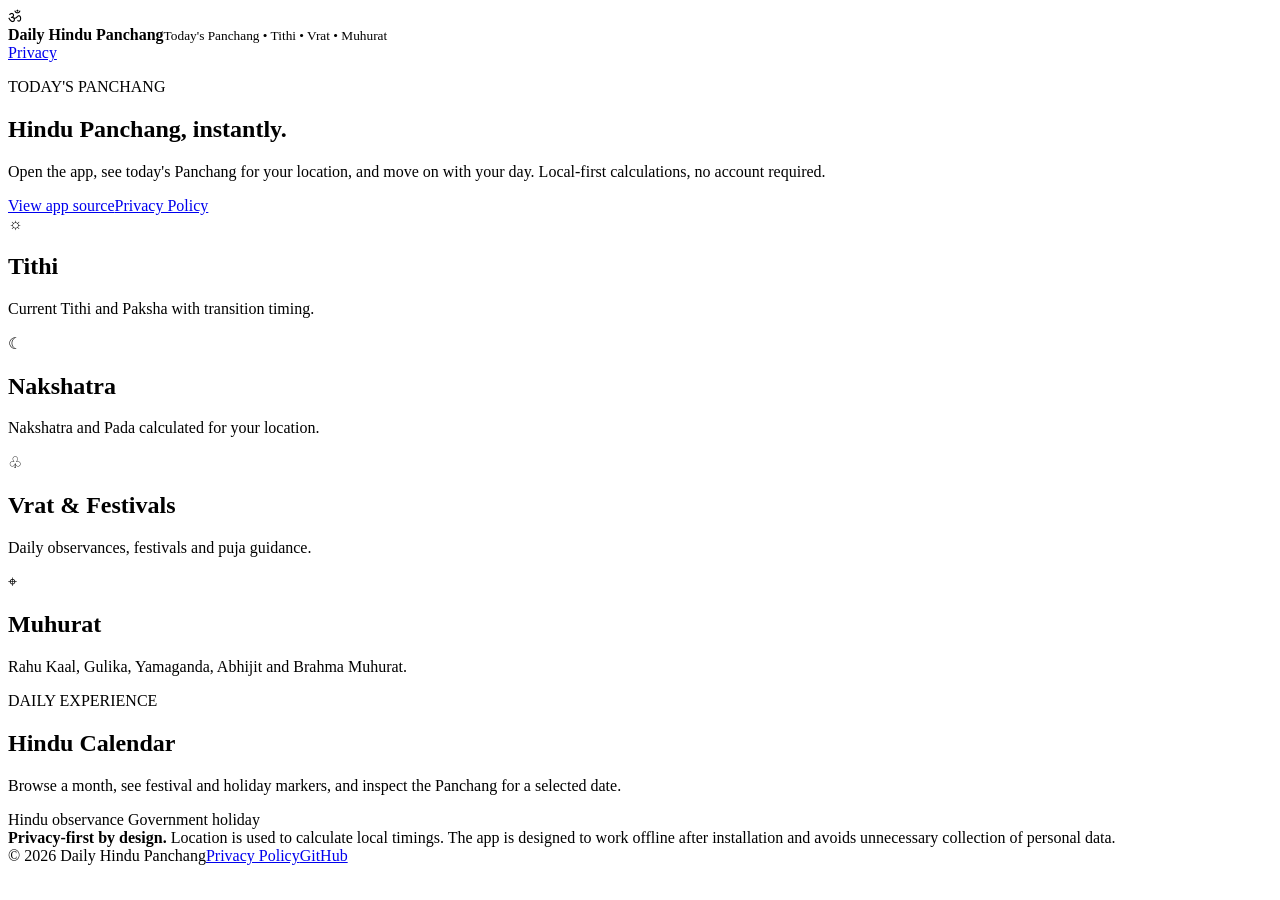
==== index.html @ a6f2c064 "web: create app website" ====
<!doctype html><html lang="en"><head><meta charset="utf-8"><meta name="viewport" content="width=device-width,initial-scale=1"><meta name="theme-color" content="#780000"><meta name="description" content="Daily Hindu Panchang — today's Tithi, Nakshatra, Vrat, Muhurat and timings."><meta property="og:title" content="Daily Hindu Panchang"><meta property="og:description" content="Today's Hindu Panchang, instantly."><meta property="og:type" content="website"><title>Daily Hindu Panchang</title><link rel="stylesheet" href="style.css"></head><body><header class="topbar"><div class="brand"><span class="om">ॐ</span><div><strong>Daily Hindu Panchang</strong><small>Today's Panchang • Tithi • Vrat • Muhurat</small></div></div><a href="privacy-policy.html">Privacy</a></header><main><section class="hero"><p class="eyebrow">TODAY'S PANCHANG</p><h1>Hindu Panchang, instantly.</h1><p>Open the app, see today's Panchang for your location, and move on with your day. Local-first calculations, no account required.</p><div class="actions"><a class="button" href="https://github.com/parimalnarayan/Daily-Hindu-Panchang">View app source</a><a class="button secondary" href="privacy-policy.html">Privacy Policy</a></div></section><section class="grid"><article><span>☼</span><h2>Tithi</h2><p>Current Tithi and Paksha with transition timing.</p></article><article><span>☾</span><h2>Nakshatra</h2><p>Nakshatra and Pada calculated for your location.</p></article><article><span>♧</span><h2>Vrat & Festivals</h2><p>Daily observances, festivals and puja guidance.</p></article><article><span>⌖</span><h2>Muhurat</h2><p>Rahu Kaal, Gulika, Yamaganda, Abhijit and Brahma Muhurat.</p></article></section><section class="calendar"><div><p class="eyebrow">DAILY EXPERIENCE</p><h2>Hindu Calendar</h2><p>Browse a month, see festival and holiday markers, and inspect the Panchang for a selected date.</p></div><div class="legend"><span><i class="green"></i> Hindu observance</span><span><i class="red"></i> Government holiday</span></div></section><section class="note"><strong>Privacy-first by design.</strong> Location is used to calculate local timings. The app is designed to work offline after installation and avoids unnecessary collection of personal data.</section></main><footer><span>© 2026 Daily Hindu Panchang</span><a href="privacy-policy.html">Privacy Policy</a><a href="https://github.com/parimalnarayan/Daily-Hindu-Panchang">GitHub</a></footer></body></html>
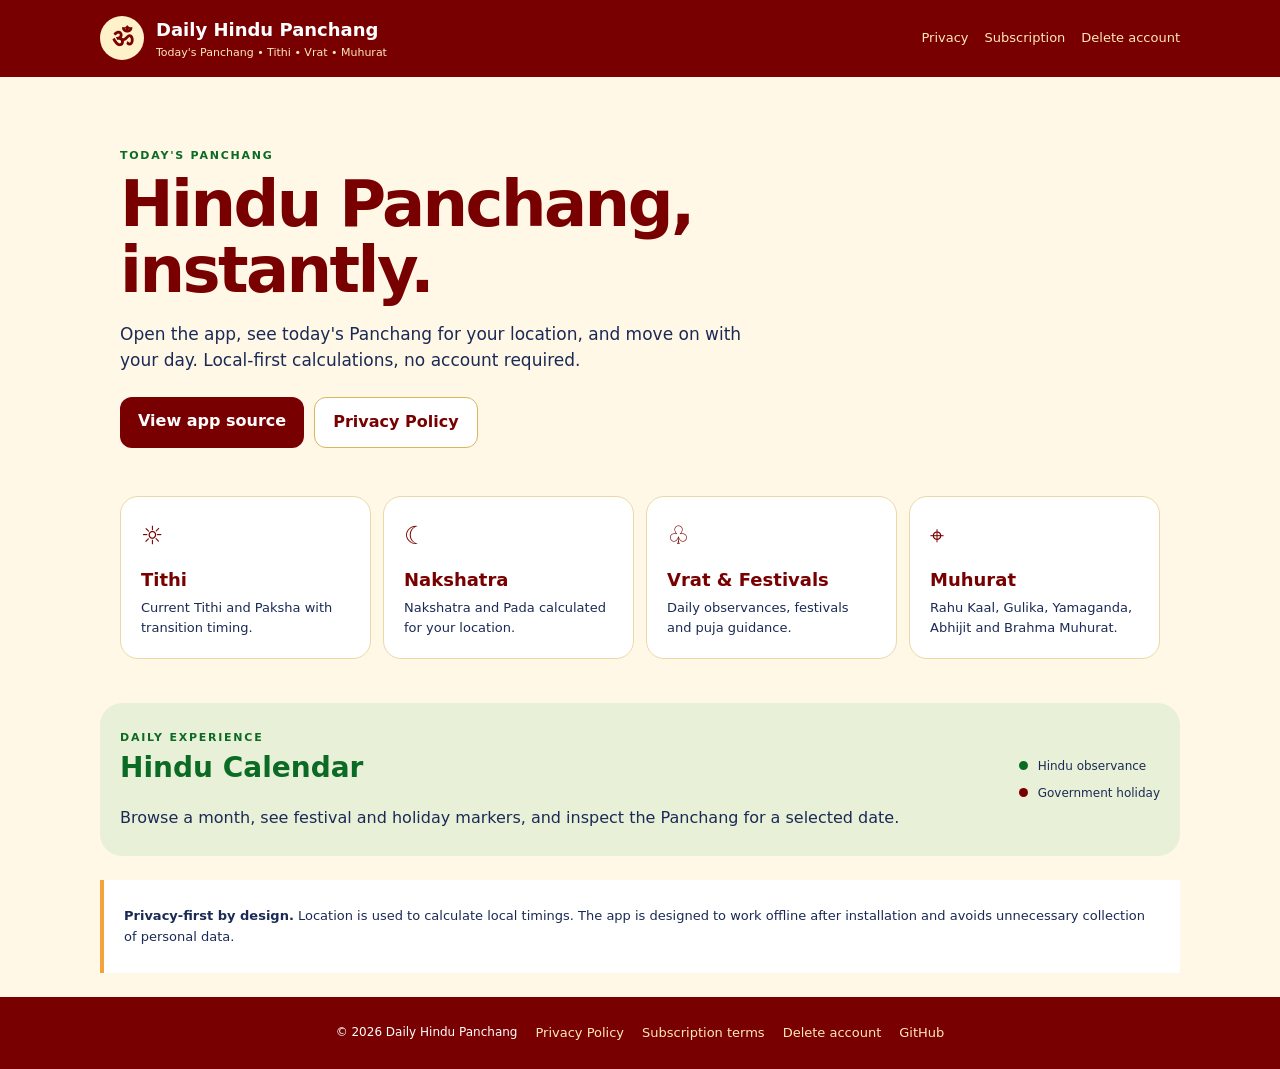
==== commit e7be83c0: "Add bilingual privacy subscription and secure account-deletion pages [skip ci]" ====
--- a/index.html
+++ b/index.html
@@ -1 +1,105 @@
-<!doctype html><html lang="en"><head><meta charset="utf-8"><meta name="viewport" content="width=device-width,initial-scale=1"><meta name="theme-color" content="#780000"><meta name="description" content="Daily Hindu Panchang — today's Tithi, Nakshatra, Vrat, Muhurat and timings."><meta property="og:title" content="Daily Hindu Panchang"><meta property="og:description" content="Today's Hindu Panchang, instantly."><meta property="og:type" content="website"><title>Daily Hindu Panchang</title><link rel="stylesheet" href="style.css"></head><body><header class="topbar"><div class="brand"><span class="om">ॐ</span><div><strong>Daily Hindu Panchang</strong><small>Today's Panchang • Tithi • Vrat • Muhurat</small></div></div><a href="privacy-policy.html">Privacy</a></header><main><section class="hero"><p class="eyebrow">TODAY'S PANCHANG</p><h1>Hindu Panchang, instantly.</h1><p>Open the app, see today's Panchang for your location, and move on with your day. Local-first calculations, no account required.</p><div class="actions"><a class="button" href="https://github.com/parimalnarayan/Daily-Hindu-Panchang">View app source</a><a class="button secondary" href="privacy-policy.html">Privacy Policy</a></div></section><section class="grid"><article><span>☼</span><h2>Tithi</h2><p>Current Tithi and Paksha with transition timing.</p></article><article><span>☾</span><h2>Nakshatra</h2><p>Nakshatra and Pada calculated for your location.</p></article><article><span>♧</span><h2>Vrat & Festivals</h2><p>Daily observances, festivals and puja guidance.</p></article><article><span>⌖</span><h2>Muhurat</h2><p>Rahu Kaal, Gulika, Yamaganda, Abhijit and Brahma Muhurat.</p></article></section><section class="calendar"><div><p class="eyebrow">DAILY EXPERIENCE</p><h2>Hindu Calendar</h2><p>Browse a month, see festival and holiday markers, and inspect the Panchang for a selected date.</p></div><div class="legend"><span><i class="green"></i> Hindu observance</span><span><i class="red"></i> Government holiday</span></div></section><section class="note"><strong>Privacy-first by design.</strong> Location is used to calculate local timings. The app is designed to work offline after installation and avoids unnecessary collection of personal data.</section></main><footer><span>© 2026 Daily Hindu Panchang</span><a href="privacy-policy.html">Privacy Policy</a><a href="https://github.com/parimalnarayan/Daily-Hindu-Panchang">GitHub</a></footer></body></html>
+<!doctype html>
+<html lang="en">
+  <head>
+    <meta charset="utf-8" />
+    <meta name="viewport" content="width=device-width,initial-scale=1" />
+    <meta name="theme-color" content="#780000" />
+    <meta
+      name="description"
+      content="Daily Hindu Panchang — today's Tithi, Nakshatra, Vrat, Muhurat and timings."
+    />
+    <meta property="og:title" content="Daily Hindu Panchang" />
+    <meta
+      property="og:description"
+      content="Today's Hindu Panchang, instantly."
+    />
+    <meta property="og:type" content="website" />
+    <title>Daily Hindu Panchang</title>
+    <link rel="stylesheet" href="style.css" />
+  </head>
+  <body>
+    <header class="topbar">
+      <div class="brand">
+        <span class="om">ॐ</span>
+        <div>
+          <strong>Daily Hindu Panchang</strong
+          ><small>Today's Panchang • Tithi • Vrat • Muhurat</small>
+        </div>
+      </div>
+      <nav aria-label="Main">
+        <a href="privacy-policy.html">Privacy</a>
+        <a href="subscription-terms.html">Subscription</a>
+        <a href="account-deletion.html">Delete account</a>
+      </nav>
+    </header>
+    <main>
+      <section class="hero">
+        <p class="eyebrow">TODAY'S PANCHANG</p>
+        <h1>Hindu Panchang, instantly.</h1>
+        <p>
+          Open the app, see today's Panchang for your location, and move on with
+          your day. Local-first calculations, no account required.
+        </p>
+        <div class="actions">
+          <a
+            class="button"
+            href="https://github.com/parimalnarayan/Daily-Hindu-Panchang"
+            >View app source</a
+          ><a class="button secondary" href="privacy-policy.html"
+            >Privacy Policy</a
+          >
+        </div>
+      </section>
+      <section class="grid">
+        <article>
+          <span>☼</span>
+          <h2>Tithi</h2>
+          <p>Current Tithi and Paksha with transition timing.</p>
+        </article>
+        <article>
+          <span>☾</span>
+          <h2>Nakshatra</h2>
+          <p>Nakshatra and Pada calculated for your location.</p>
+        </article>
+        <article>
+          <span>♧</span>
+          <h2>Vrat & Festivals</h2>
+          <p>Daily observances, festivals and puja guidance.</p>
+        </article>
+        <article>
+          <span>⌖</span>
+          <h2>Muhurat</h2>
+          <p>Rahu Kaal, Gulika, Yamaganda, Abhijit and Brahma Muhurat.</p>
+        </article>
+      </section>
+      <section class="calendar">
+        <div>
+          <p class="eyebrow">DAILY EXPERIENCE</p>
+          <h2>Hindu Calendar</h2>
+          <p>
+            Browse a month, see festival and holiday markers, and inspect the
+            Panchang for a selected date.
+          </p>
+        </div>
+        <div class="legend">
+          <span><i class="green"></i> Hindu observance</span
+          ><span><i class="red"></i> Government holiday</span>
+        </div>
+      </section>
+      <section class="note">
+        <strong>Privacy-first by design.</strong> Location is used to calculate
+        local timings. The app is designed to work offline after installation
+        and avoids unnecessary collection of personal data.
+      </section>
+    </main>
+    <footer>
+      <span>© 2026 Daily Hindu Panchang</span
+      ><a href="privacy-policy.html">Privacy Policy</a
+      ><a href="subscription-terms.html">Subscription terms</a
+      ><a href="account-deletion.html">Delete account</a
+      ><a href="https://github.com/parimalnarayan/Daily-Hindu-Panchang"
+        >GitHub</a
+      >
+    </footer>
+  </body>
+</html>
--- a/style.css
+++ b/style.css
@@ -0,0 +1,429 @@
+:root {
+  --red: #780000;
+  --saffron: #f3a33b;
+  --green: #0b6b24;
+  --cream: #fff8e7;
+  --navy: #1b2a55;
+  --gold: #d9b65a;
+}
+* {
+  box-sizing: border-box;
+}
+body {
+  margin: 0;
+  background: var(--cream);
+  color: var(--navy);
+  font-family:
+    system-ui,
+    -apple-system,
+    BlinkMacSystemFont,
+    "Segoe UI",
+    sans-serif;
+  line-height: 1.55;
+}
+.topbar {
+  display: flex;
+  justify-content: space-between;
+  align-items: center;
+  padding: 16px max(20px, calc((100vw - 1080px) / 2));
+  background: var(--red);
+  color: #fff;
+}
+.brand {
+  display: flex;
+  gap: 12px;
+  align-items: center;
+}
+.om {
+  width: 44px;
+  height: 44px;
+  border-radius: 50%;
+  display: grid;
+  place-items: center;
+  background: #fff1c9;
+  color: var(--red);
+  font-size: 25px;
+  font-weight: 800;
+}
+.brand strong {
+  display: block;
+  font-size: 18px;
+}
+.brand small {
+  display: block;
+  color: #ffe8b8;
+  font-size: 11px;
+}
+.topbar a,
+footer a {
+  color: #ffe8b8;
+  text-decoration: none;
+  font-size: 13px;
+}
+.hero {
+  max-width: 1080px;
+  margin: auto;
+  padding: 70px 20px 48px;
+}
+.eyebrow {
+  margin: 0 0 8px;
+  color: var(--green);
+  font-size: 11px;
+  font-weight: 800;
+  letter-spacing: 0.16em;
+}
+.hero h1 {
+  margin: 0;
+  color: var(--red);
+  font-size: clamp(36px, 7vw, 64px);
+  line-height: 1.03;
+  letter-spacing: -0.04em;
+  max-width: 700px;
+}
+.hero p:not(.eyebrow) {
+  max-width: 650px;
+  font-size: 17px;
+}
+.actions {
+  display: flex;
+  gap: 10px;
+  flex-wrap: wrap;
+  margin-top: 24px;
+}
+.button {
+  display: inline-block;
+  padding: 12px 18px;
+  border-radius: 12px;
+  background: var(--red);
+  color: #fff;
+  text-decoration: none;
+  font-weight: 700;
+}
+.button.secondary {
+  background: #fff;
+  border: 1px solid var(--gold);
+  color: var(--red);
+}
+.grid {
+  max-width: 1080px;
+  margin: auto;
+  padding: 0 20px 44px;
+  display: grid;
+  grid-template-columns: repeat(4, 1fr);
+  gap: 12px;
+}
+.grid article {
+  background: #fff;
+  border: 1px solid #ead8a6;
+  border-radius: 18px;
+  padding: 20px;
+}
+.grid article span {
+  font-size: 25px;
+  color: var(--red);
+}
+.grid h2 {
+  margin: 10px 0 4px;
+  color: var(--red);
+  font-size: 18px;
+}
+.grid p {
+  margin: 0;
+  font-size: 13px;
+}
+.calendar,
+.note {
+  max-width: 1080px;
+  margin: 0 auto 24px;
+  padding: 26px 20px;
+}
+.calendar {
+  display: flex;
+  justify-content: space-between;
+  gap: 30px;
+  background: #e9f0d8;
+  border-radius: 22px;
+}
+.calendar h2 {
+  margin: 0;
+  color: var(--green);
+  font-size: 28px;
+}
+.calendar p {
+  margin-bottom: 0;
+}
+.legend {
+  display: grid;
+  gap: 8px;
+  align-content: center;
+  font-size: 12px;
+  white-space: nowrap;
+}
+.legend i {
+  display: inline-block;
+  width: 9px;
+  height: 9px;
+  border-radius: 50%;
+  margin-right: 6px;
+}
+.legend .green {
+  background: var(--green);
+}
+.legend .red {
+  background: var(--red);
+}
+.note {
+  background: #fff;
+  border-left: 4px solid var(--saffron);
+  font-size: 13px;
+}
+footer {
+  display: flex;
+  justify-content: center;
+  gap: 18px;
+  padding: 26px 20px;
+  background: var(--red);
+  color: #fff;
+  font-size: 12px;
+}
+@media (max-width: 760px) {
+  .grid {
+    grid-template-columns: 1fr 1fr;
+  }
+  .calendar {
+    display: block;
+  }
+  .legend {
+    margin-top: 18px;
+  }
+  footer {
+    flex-wrap: wrap;
+  }
+}
+@media (max-width: 480px) {
+  .topbar {
+    padding: 12px 14px;
+  }
+  .brand strong {
+    font-size: 15px;
+  }
+  .brand small {
+    font-size: 9px;
+  }
+  .hero {
+    padding: 48px 16px 34px;
+  }
+  .hero h1 {
+    font-size: 40px;
+  }
+  .hero p:not(.eyebrow) {
+    font-size: 15px;
+  }
+  .grid {
+    padding: 0 16px 30px;
+    gap: 8px;
+  }
+  .grid article {
+    padding: 15px;
+  }
+  .calendar,
+  .note {
+    margin-left: 16px;
+    margin-right: 16px;
+    padding: 20px 16px;
+  }
+}
+.topbar {
+  gap: 18px;
+  flex-wrap: wrap;
+}
+.topbar .brand {
+  color: white;
+  text-decoration: none;
+}
+.topbar nav {
+  display: flex;
+  gap: 16px;
+  flex-wrap: wrap;
+}
+.policy {
+  max-width: 820px;
+  margin: auto;
+  padding: 24px 20px 56px;
+}
+.policy h1 {
+  font-size: clamp(28px, 5vw, 42px);
+  line-height: 1.25;
+  color: var(--red);
+}
+.policy h2 {
+  font-size: 20px;
+  color: var(--red);
+  line-height: 1.35;
+}
+.policy section {
+  padding: 16px 0;
+  border-top: 1px solid var(--gold);
+  margin-top: 20px;
+}
+.policy p {
+  line-height: 1.75;
+}
+.policy .lead {
+  font-size: 18px;
+}
+.policy a {
+  color: var(--red);
+  text-decoration-thickness: 1px;
+  text-underline-offset: 3px;
+}
+.language {
+  display: flex;
+  justify-content: flex-end;
+  gap: 8px;
+}
+.language button[aria-pressed="true"] {
+  background: var(--red);
+  color: white;
+}
+button,
+input {
+  font: inherit;
+}
+button {
+  cursor: pointer;
+  min-height: 44px;
+  padding: 8px 14px;
+  border: 1px solid var(--gold);
+  border-radius: 8px;
+  background: #fff;
+  color: var(--red);
+}
+button:disabled {
+  cursor: default;
+  opacity: 0.6;
+}
+button:focus-visible,
+a:focus-visible,
+input:focus-visible {
+  outline: 3px solid #1262a2;
+  outline-offset: 3px;
+}
+.small,
+.updated {
+  font-size: 13px;
+}
+form {
+  max-width: 520px;
+  display: grid;
+  gap: 10px;
+}
+form > label {
+  font-weight: 600;
+}
+input:not([type="checkbox"]) {
+  width: 100%;
+  min-height: 48px;
+  padding: 10px;
+  border: 1px solid #8e7850;
+  border-radius: 6px;
+  background: white;
+  color: var(--navy);
+}
+.check {
+  display: flex;
+  align-items: flex-start;
+  gap: 12px;
+  line-height: 1.6;
+  font-size: 14px;
+}
+.check input {
+  width: 22px;
+  height: 22px;
+  flex-shrink: 0;
+}
+.danger {
+  border: 0;
+  text-align: center;
+}
+#delete-status {
+  margin: 4px 0;
+  min-height: 26px;
+  font-weight: 600;
+  overflow-wrap: anywhere;
+}
+.skip {
+  position: absolute;
+  left: 8px;
+  top: -100px;
+  background: white;
+  color: var(--red);
+  padding: 12px;
+  z-index: 2;
+}
+.skip:focus {
+  top: 8px;
+}
+[hidden] {
+  display: none !important;
+}
+@media (prefers-color-scheme: dark) {
+  :root {
+    --cream: #181511;
+    --navy: #f4ead7;
+    --gold: #9f8240;
+  }
+  body {
+    background: var(--cream);
+    color: var(--navy);
+  }
+  .policy h1,
+  .policy h2,
+  .policy a {
+    color: #ffbd86;
+  }
+  button {
+    background: #2b241b;
+    color: #ffe0b4;
+  }
+  input:not([type="checkbox"]) {
+    background: #251f18;
+    color: #fff4e5;
+  }
+  .grid article,
+  .note {
+    background: #251f18;
+  }
+  .grid h2,
+  .hero h1 {
+    color: #ffbd86;
+  }
+  .calendar {
+    background: #242e1c;
+  }
+  .calendar h2,
+  .eyebrow {
+    color: #b7d88e;
+  }
+  .button.secondary {
+    background: #251f18;
+    color: #ffe0b4;
+  }
+}
+@media (max-width: 480px) {
+  .topbar nav {
+    gap: 12px;
+  }
+  .policy {
+    padding: 20px 16px 40px;
+  }
+  .policy h2 {
+    font-size: 19px;
+  }
+  .policy p {
+    font-size: 15px;
+  }
+  .policy .lead {
+    font-size: 17px;
+  }
+}
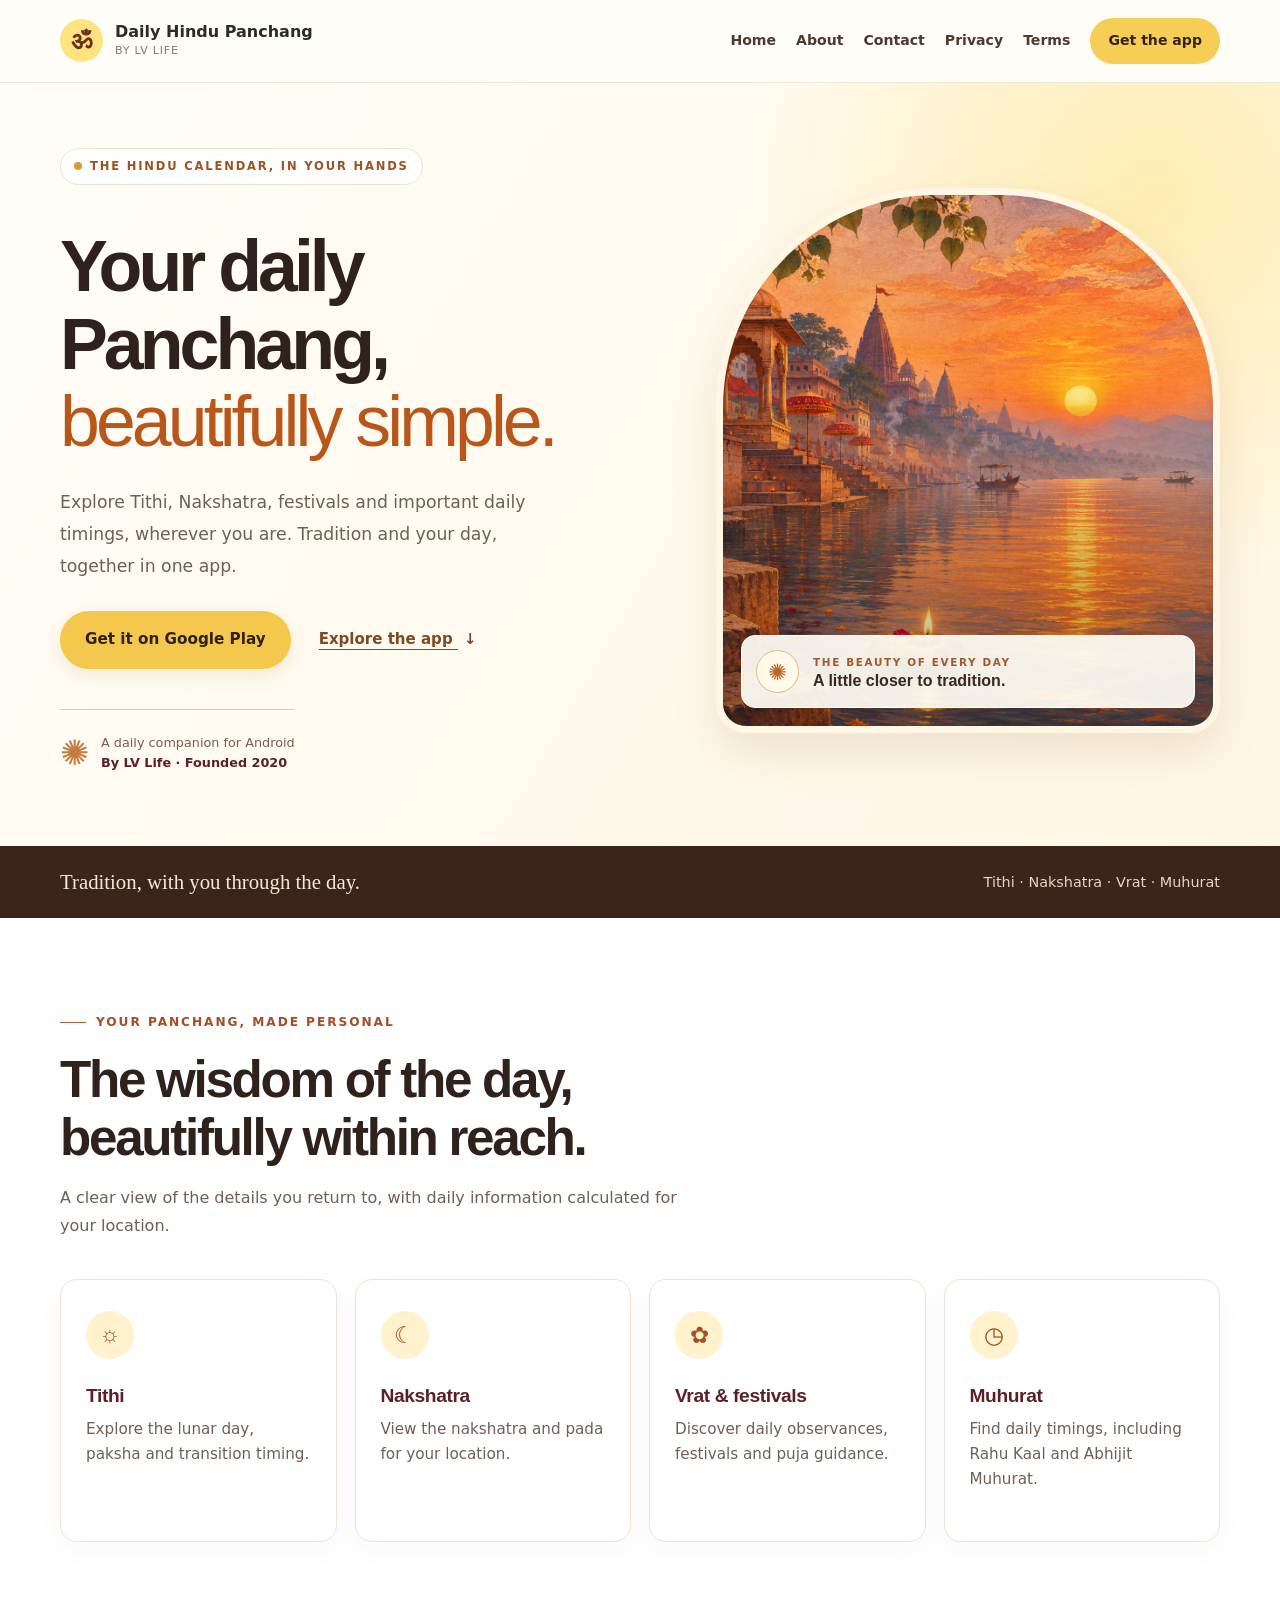
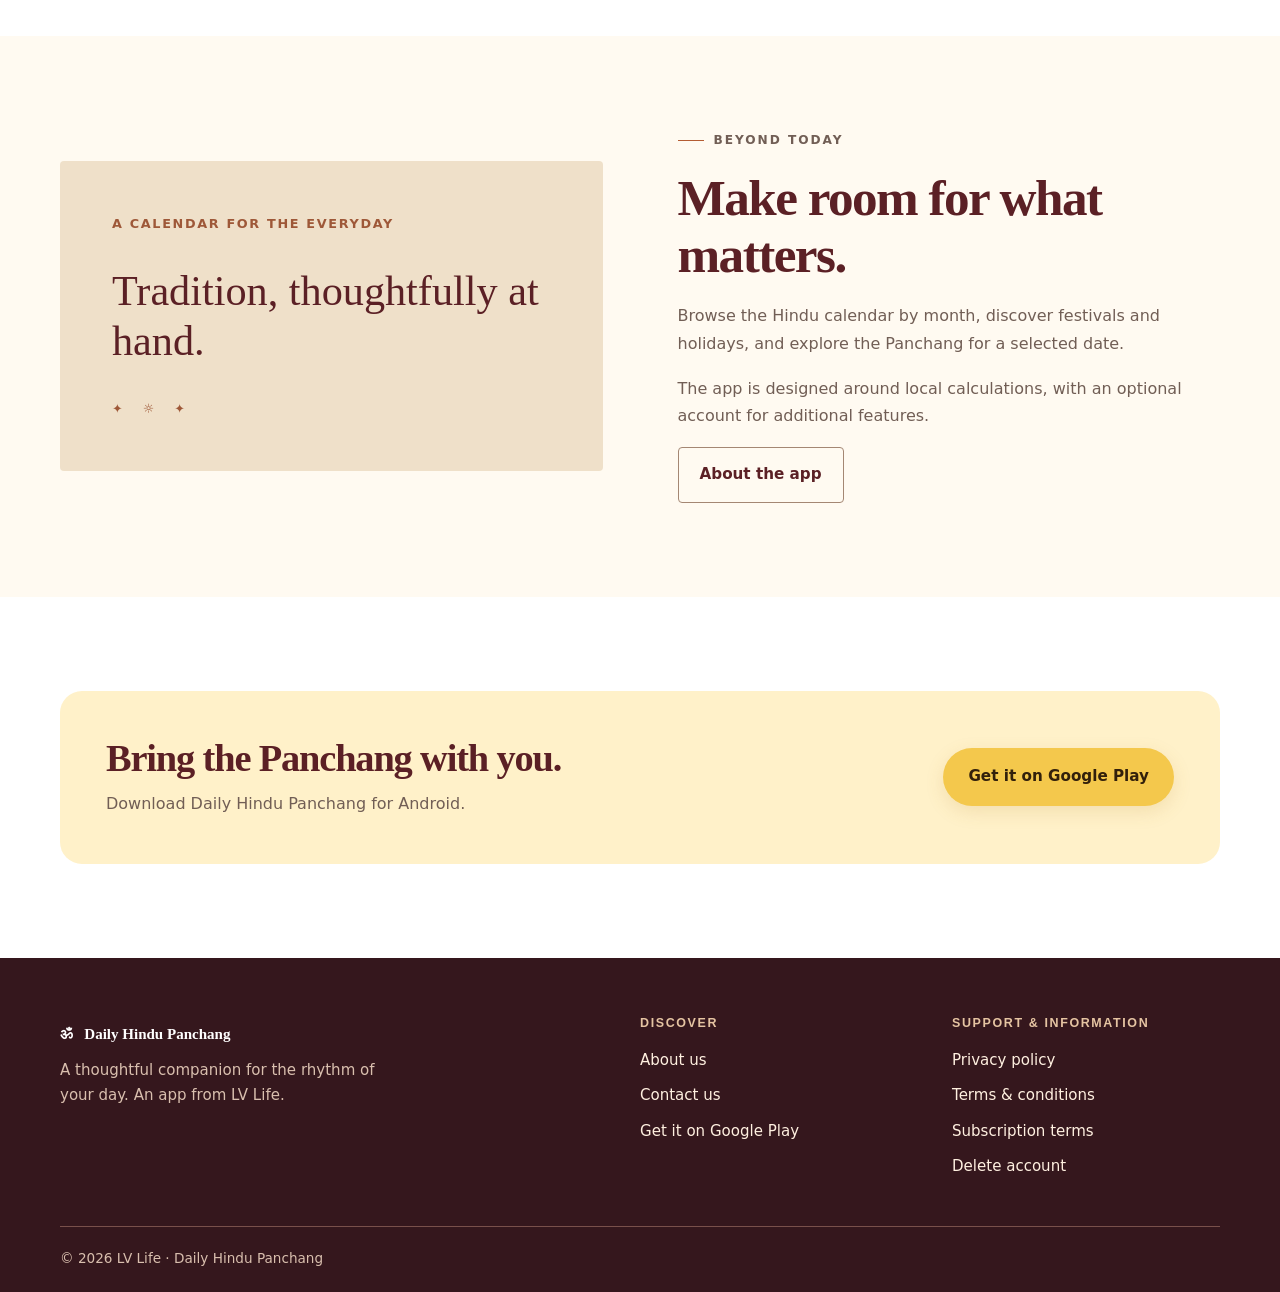
==== commit 679bf7f5: "Redesign Daily Hindu Panchang public website" ====
--- a/index.html
+++ b/index.html
@@ -1,105 +1 @@
-<!doctype html>
-<html lang="en">
-  <head>
-    <meta charset="utf-8" />
-    <meta name="viewport" content="width=device-width,initial-scale=1" />
-    <meta name="theme-color" content="#780000" />
-    <meta
-      name="description"
-      content="Daily Hindu Panchang — today's Tithi, Nakshatra, Vrat, Muhurat and timings."
-    />
-    <meta property="og:title" content="Daily Hindu Panchang" />
-    <meta
-      property="og:description"
-      content="Today's Hindu Panchang, instantly."
-    />
-    <meta property="og:type" content="website" />
-    <title>Daily Hindu Panchang</title>
-    <link rel="stylesheet" href="style.css" />
-  </head>
-  <body>
-    <header class="topbar">
-      <div class="brand">
-        <span class="om">ॐ</span>
-        <div>
-          <strong>Daily Hindu Panchang</strong
-          ><small>Today's Panchang • Tithi • Vrat • Muhurat</small>
-        </div>
-      </div>
-      <nav aria-label="Main">
-        <a href="privacy-policy.html">Privacy</a>
-        <a href="subscription-terms.html">Subscription</a>
-        <a href="account-deletion.html">Delete account</a>
-      </nav>
-    </header>
-    <main>
-      <section class="hero">
-        <p class="eyebrow">TODAY'S PANCHANG</p>
-        <h1>Hindu Panchang, instantly.</h1>
-        <p>
-          Open the app, see today's Panchang for your location, and move on with
-          your day. Local-first calculations, no account required.
-        </p>
-        <div class="actions">
-          <a
-            class="button"
-            href="https://github.com/parimalnarayan/Daily-Hindu-Panchang"
-            >View app source</a
-          ><a class="button secondary" href="privacy-policy.html"
-            >Privacy Policy</a
-          >
-        </div>
-      </section>
-      <section class="grid">
-        <article>
-          <span>☼</span>
-          <h2>Tithi</h2>
-          <p>Current Tithi and Paksha with transition timing.</p>
-        </article>
-        <article>
-          <span>☾</span>
-          <h2>Nakshatra</h2>
-          <p>Nakshatra and Pada calculated for your location.</p>
-        </article>
-        <article>
-          <span>♧</span>
-          <h2>Vrat & Festivals</h2>
-          <p>Daily observances, festivals and puja guidance.</p>
-        </article>
-        <article>
-          <span>⌖</span>
-          <h2>Muhurat</h2>
-          <p>Rahu Kaal, Gulika, Yamaganda, Abhijit and Brahma Muhurat.</p>
-        </article>
-      </section>
-      <section class="calendar">
-        <div>
-          <p class="eyebrow">DAILY EXPERIENCE</p>
-          <h2>Hindu Calendar</h2>
-          <p>
-            Browse a month, see festival and holiday markers, and inspect the
-            Panchang for a selected date.
-          </p>
-        </div>
-        <div class="legend">
-          <span><i class="green"></i> Hindu observance</span
-          ><span><i class="red"></i> Government holiday</span>
-        </div>
-      </section>
-      <section class="note">
-        <strong>Privacy-first by design.</strong> Location is used to calculate
-        local timings. The app is designed to work offline after installation
-        and avoids unnecessary collection of personal data.
-      </section>
-    </main>
-    <footer>
-      <span>© 2026 Daily Hindu Panchang</span
-      ><a href="privacy-policy.html">Privacy Policy</a
-      ><a href="subscription-terms.html">Subscription terms</a
-      ><a href="account-deletion.html">Delete account</a
-      ><a href="https://github.com/parimalnarayan/Daily-Hindu-Panchang"
-        >GitHub</a
-      >
-    </footer>
-  </body>
-</html>
+<!doctype html><html lang="en"><head><meta charset="utf-8"><meta name="viewport" content="width=device-width,initial-scale=1"><meta name="theme-color" content="#35171d"><meta name="description" content="Explore the Hindu calendar and daily Panchang with Daily Hindu Panchang."><title>Your daily companion | Daily Hindu Panchang</title><link rel="stylesheet" href="style.css"><link rel="stylesheet" href="brand.css"></head><body><a class="skip" href="#content">Skip to content</a><header class="topbar"><a class="brand" href="index.html"><span class="om" aria-hidden="true">ॐ</span><span><strong>Daily Hindu Panchang</strong><small>By LV Life</small></span></a><nav aria-label="Main navigation"><a href="index.html">Home</a><a href="about.html">About</a><a href="contact.html">Contact</a><a href="privacy-policy.html">Privacy</a><a href="terms.html">Terms</a><a class="nav-download" href="https://play.google.com/store/apps/details?id=com.dailyhindupanchang">Get the app</a></nav></header><main class="site-main" id="content"><section class="intro home-intro"><div class="container intro-grid"><div class="home-copy"><p class="kicker">THE HINDU CALENDAR, IN YOUR HANDS</p><h1>Your daily Panchang,<br><em>beautifully simple.</em></h1><p class="lead2">Explore Tithi, Nakshatra, festivals and important daily timings, wherever you are. Tradition and your day, together in one app.</p><div class="cta-row"><a class="button" href="https://play.google.com/store/apps/details?id=com.dailyhindupanchang">Get it on Google Play</a><a class="home-link" href="#explore">Explore the app <span aria-hidden="true">↓</span></a></div><div class="home-signoff"><span class="signoff-symbol" aria-hidden="true">✺</span><span>A daily companion for Android<br><strong>By LV Life · Founded 2020</strong></span></div></div><div class="hero-image" role="img" aria-label="Illustration of a quiet sunrise on an Indian river"><div class="image-label"><span class="label-mark" aria-hidden="true">✺</span><div><small>THE BEAUTY OF EVERY DAY</small><strong>A little closer to tradition.</strong></div></div></div></div></section><div class="ribbon"><div class="container"><strong>Tradition, with you through the day.</strong><span>Tithi · Nakshatra · Vrat · Muhurat</span></div></div><section class="section2 white" id="explore"><div class="container"><div class="section-head"><p class="kicker">YOUR PANCHANG, MADE PERSONAL</p><h2>The wisdom of the day,<br>beautifully within reach.</h2><p>A clear view of the details you return to, with daily information calculated for your location.</p></div><div class="feature-grid"><article class="feature"><span class="symbol" aria-hidden="true">☼</span><h3>Tithi</h3><p>Explore the lunar day, paksha and transition timing.</p></article><article class="feature"><span class="symbol" aria-hidden="true">☾</span><h3>Nakshatra</h3><p>View the nakshatra and pada for your location.</p></article><article class="feature"><span class="symbol" aria-hidden="true">✿</span><h3>Vrat &amp; festivals</h3><p>Discover daily observances, festivals and puja guidance.</p></article><article class="feature"><span class="symbol" aria-hidden="true">◷</span><h3>Muhurat</h3><p>Find daily timings, including Rahu Kaal and Abhijit Muhurat.</p></article></div></div></section><section class="section2"><div class="container story-grid"><div class="quote-panel"><span>A calendar for the everyday</span><strong>Tradition, thoughtfully at hand.</strong><span aria-hidden="true">✦ &nbsp; ☼ &nbsp; ✦</span></div><div class="copy"><p class="kicker">Beyond today</p><h2>Make room for what matters.</h2><p>Browse the Hindu calendar by month, discover festivals and holidays, and explore the Panchang for a selected date.</p><p>The app is designed around local calculations, with an optional account for additional features.</p><a class="button secondary" href="about.html">About the app</a></div></div></section><section class="section2 white"><div class="container"><div class="call-to-action"><div><h2>Bring the Panchang with you.</h2><p>Download Daily Hindu Panchang for Android.</p></div><a class="button" href="https://play.google.com/store/apps/details?id=com.dailyhindupanchang">Get it on Google Play</a></div></div></section></main><footer class="site-footer"><div class="container"><div class="footer-grid"><div><a class="footer-brand" href="index.html">ॐ &nbsp; Daily Hindu Panchang</a><p>A thoughtful companion for the rhythm of your day. An app from LV Life.</p></div><div><h3>Discover</h3><a href="about.html">About us</a><a href="contact.html">Contact us</a><a href="https://play.google.com/store/apps/details?id=com.dailyhindupanchang">Get it on Google Play</a></div><div><h3>Support &amp; information</h3><a href="privacy-policy.html">Privacy policy</a><a href="terms.html">Terms &amp; conditions</a><a href="subscription-terms.html">Subscription terms</a><a href="account-deletion.html">Delete account</a></div></div><div class="footer-end">© 2026 LV Life · Daily Hindu Panchang</div></div></footer></body></html>
--- a/brand.css
+++ b/brand.css
@@ -0,0 +1,15 @@
+:root{--maroon:#5b2025;--maroon-dark:#35171d;--saffron2:#db772f;--paper:#fffaf1;--text:#382927;--muted2:#715e55;--line2:#ead7c1}
+html{scroll-behavior:smooth}body{background:var(--paper);color:var(--text);font-family:'DM Sans',system-ui,sans-serif;line-height:1.7}.topbar{padding:18px max(24px,calc((100vw - 1160px)/2));background:var(--maroon-dark);gap:20px}.topbar .brand{display:flex;gap:12px;align-items:center;color:#fff;text-decoration:none}.topbar .brand strong{font-size:1rem;line-height:1.25}.topbar .brand small{font-size:.69rem;letter-spacing:.07em;color:#e9cbb1;text-transform:uppercase}.topbar .om{width:43px;height:43px;background:#f4d69c;color:var(--maroon);font-weight:600}.topbar nav{display:flex;align-items:center;gap:20px;flex-wrap:wrap}.topbar nav a{font-size:.88rem;color:#f9ebdf}.topbar nav a:hover,footer a:hover{text-decoration:underline;text-underline-offset:5px}.topbar .nav-download{padding:10px 16px;border:1px solid #dcbf98;border-radius:4px;color:white}.container{width:min(1160px,calc(100% - 48px));margin-inline:auto}.site-main h1,.site-main h2,.site-main h3,.policy h1,.policy h2{font-family:Fraunces,Georgia,serif;letter-spacing:-.03em;line-height:1.13;font-weight:600}.site-main p{margin:0 0 18px}.kicker{text-transform:uppercase;color:#a64c26;font-size:.76rem;font-weight:700;letter-spacing:.16em}.kicker:before{content:'';display:inline-block;width:26px;height:1px;background:#b45c33;vertical-align:middle;margin-right:10px}.intro{overflow:hidden;background:#faf0e0}.intro-grid{display:grid;grid-template-columns:1fr 1fr;align-items:center;gap:55px;padding:76px 0 80px}.intro h1{font-size:clamp(3.3rem,6vw,5.6rem);color:var(--maroon);margin:18px 0 24px}.intro h1 em{font-weight:500;color:#b25a31}.intro .lead2{font-size:1.1rem;line-height:1.85;color:var(--muted2);max-width:510px}.cta-row{display:flex;gap:12px;flex-wrap:wrap;margin-top:28px}.site-main .button{padding:14px 21px;border-radius:4px;background:var(--maroon);color:#fff;font-size:.95rem;text-decoration:none;font-weight:700}.site-main .button:hover{background:#80363a}.site-main .button.secondary{background:transparent;border:1px solid #a48773;color:var(--maroon)}.app-note{font-size:.85rem;color:#76645a;margin-top:18px!important}.hero-art{position:relative;display:grid;place-items:center;min-height:490px;background:#6a292b;border-radius:190px 190px 8px 8px;overflow:hidden}.hero-art:before,.hero-art:after{content:'';position:absolute;width:400px;height:400px;border:1px solid #d6a97866;border-radius:50%}.hero-art:after{width:330px;height:330px}.hero-art svg{position:absolute;inset:0;width:100%;height:100%}.art-title{position:relative;z-index:1;text-align:center;color:#f9e4b7;padding:20px}.art-title span{display:block;font-size:.76rem;letter-spacing:.2em;text-transform:uppercase}.art-title strong{font:500 clamp(3rem,5vw,4.5rem)/1.1 Fraunces,Georgia,serif;display:block;margin:12px 0}.art-title em{font-style:normal;color:#eac8a0;font-size:.9rem}.ribbon{background:var(--maroon);color:#f8e8d5}.ribbon .container{display:flex;align-items:center;justify-content:space-between;gap:25px;padding-block:21px}.ribbon strong{font:500 1.2rem Fraunces,Georgia,serif}.ribbon span{color:#ead5c3;font-size:.9rem}.section2{padding:94px 0}.section2.white{background:white}.section-head{max-width:650px}.site-main h2{font-size:clamp(2.3rem,4vw,3.5rem);color:var(--maroon);margin:14px 0 18px}.section-head p,.copy p{color:var(--muted2)}.feature-grid{display:grid;grid-template-columns:repeat(4,1fr);gap:16px;margin-top:40px}.feature{border-top:2px solid #d1a56d;background:#fcf7ef;padding:28px 22px;min-height:205px}.feature .symbol{font:1.8rem Georgia;color:#af592e}.feature h3{color:var(--maroon);font-size:1.3rem;margin:20px 0 10px}.feature p{font-size:.95rem;color:var(--muted2)}.story-grid{display:grid;grid-template-columns:1fr 1fr;gap:75px;align-items:center}.quote-panel{background:#efe0c9;border-radius:4px;padding:52px;min-height:310px;display:flex;justify-content:space-between;flex-direction:column}.quote-panel strong{font:500 clamp(2rem,3.3vw,3.1rem)/1.2 Fraunces,Georgia,serif;color:var(--maroon)}.quote-panel span{font-size:.8rem;letter-spacing:.13em;text-transform:uppercase;color:#9e5838;font-weight:700}.call-to-action{background:#f1e2cb;padding:46px;display:flex;align-items:center;justify-content:space-between;gap:25px}.call-to-action h2{font-size:clamp(2rem,3vw,2.8rem);margin:0 0 10px}.call-to-action p{margin:0;color:var(--muted2)}.page-intro{background:#f7ead7;padding:72px 0;border-bottom:1px solid var(--line2)}.page-intro h1{color:var(--maroon);font-size:clamp(3rem,5vw,4.8rem);margin:15px 0}.page-intro p{color:var(--muted2);max-width:600px;font-size:1.1rem}.contact-box{background:#fcf7ef;border:1px solid var(--line2);padding:36px;overflow-wrap:anywhere}.contact-box a{color:var(--maroon);font-weight:700}.reading{max-width:800px;margin:0 auto}.reading h2{font-size:1.8rem;margin:36px 0 12px}.reading p,.reading li{color:#5f5149}.reading a{color:var(--maroon)}.site-footer{display:block;background:var(--maroon-dark);color:#fbeede;padding:58px 0 22px}.footer-grid{display:grid;grid-template-columns:2fr 1fr 1fr;gap:44px}.footer-grid h3{font:700 .78rem 'DM Sans',sans-serif;color:#e5c4a2;letter-spacing:.13em;text-transform:uppercase;margin:0 0 18px}.footer-grid a{display:block;font-size:.94rem;color:#fff0e0;margin:10px 0;text-decoration:none}.footer-grid p{font-size:.94rem;color:#d9bfae;max-width:320px}.footer-brand{font:600 1.3rem Fraunces,Georgia,serif;color:white}.footer-end{border-top:1px solid #79504b;padding-top:20px;margin-top:36px;font-size:.85rem;color:#d9bfae}.policy{max-width:860px;padding-top:46px;padding-bottom:80px}.policy h1,.policy h2{color:var(--maroon)}.policy h1{font-size:clamp(2.8rem,5vw,4rem)}.policy h2{font-size:1.5rem}.policy a{color:#8a3b28}.policy section{border-color:var(--line2)}.language{margin-bottom:12px}.language button[aria-pressed=true]{background:var(--maroon);color:white}button:focus-visible,a:focus-visible,input:focus-visible{outline:3px solid #187b79;outline-offset:3px}
+@media(prefers-color-scheme:dark){body{background:#211816;color:#f3e8df}.policy h1,.policy h2,.policy a{color:#ffd3aa}.site-main .reading p,.site-main .reading li{color:#eee0d2}.site-main .page-intro{background:#3a2723}.site-main .page-intro h1{color:#ffe0ba}.site-main .page-intro p{color:#e7cfbd}.section2.white{background:#211816}.contact-box{background:#362723;border-color:#71574a}.contact-box a{color:#ffcfab}}
+@media(max-width:900px){.topbar{padding:16px 24px}.topbar nav{gap:14px}.intro-grid,.story-grid{grid-template-columns:1fr;gap:34px}.intro-grid{padding:55px 0}.hero-art{min-height:420px;max-width:580px;width:100%;margin:auto}.feature-grid{grid-template-columns:repeat(2,1fr)}.section2{padding:68px 0}.ribbon .container{align-items:flex-start;flex-direction:column;gap:5px}}
+@media(max-width:550px){.container{width:calc(100% - 32px)}.topbar{padding:16px;align-items:flex-start}.topbar nav{width:100%;gap:8px 16px}.topbar nav a{font-size:.88rem}.topbar .nav-download{padding:6px 10px}.intro h1{font-size:3.25rem}.hero-art{min-height:345px}.hero-art:before{width:300px;height:300px}.hero-art:after{width:260px;height:260px}.feature-grid{grid-template-columns:1fr}.feature{min-height:0}.story-grid{gap:35px}.quote-panel{padding:32px;min-height:250px}.call-to-action{padding:30px;align-items:flex-start;flex-direction:column}.footer-grid{grid-template-columns:1fr 1fr;gap:24px}.footer-grid>div:first-child{grid-column:1/-1}.page-intro{padding:50px 0}.policy{padding:26px 16px 55px}}
+@media(prefers-color-scheme:dark){.section2 .section-head p,.section2 .copy p{color:#e2cfc1}.section2 .section-head .kicker,.section2 .copy .kicker{color:#f3b17d}.section2 h2{color:#ffe0ba}.section2 .button.secondary{color:#ffe0ba;border-color:#d9ac8d}.call-to-action h2{color:#5b2025}.call-to-action p{color:#715e55}.contact-box p{color:#e2cfc1}}
+.home-intro{background:#f8f0e4}.home-intro .intro-grid{grid-template-columns:1fr .95fr;gap:72px;padding:65px 0 72px}.home-copy h1{font-size:clamp(3.8rem,6.3vw,6rem);letter-spacing:-.055em;line-height:1.02;margin:25px 0 26px}.home-copy .lead2{max-width:475px;font-size:1.08rem}.home-copy .cta-row{align-items:center;gap:28px}.home-link{font-weight:700;font-size:.94rem;color:var(--maroon);text-underline-offset:5px}.home-link span{display:inline-block;margin-left:6px}.home-signoff{display:flex;gap:12px;align-items:center;margin-top:48px;padding-top:22px;border-top:1px solid #ddcdbc;width:max-content;color:#755d50;font-size:.8rem;line-height:1.5}.home-signoff strong{font-weight:700;color:var(--maroon)}.signoff-symbol{font:2.2rem Georgia;color:#c47c42}.hero-image{height:565px;position:relative;background:#c87942 url('panchang-hero.png') center center/cover no-repeat;box-shadow:16px 16px 0 #e4d1b4;overflow:hidden}.hero-image:after{content:'';position:absolute;inset:35% 0 0;background:linear-gradient(transparent,rgba(35,20,20,.66))}.image-label{position:absolute;z-index:1;bottom:27px;left:28px;right:28px;color:white;display:flex;gap:14px;align-items:center}.label-mark{display:grid;place-items:center;border:1px solid #fff8;width:43px;height:43px;border-radius:50%;font-size:1.4rem}.image-label small{display:block;color:#f4d8b5;letter-spacing:.16em;font-size:.65rem;font-weight:700}.image-label strong{display:block;font:500 1.35rem Fraunces,Georgia,serif}.feature-grid{gap:1px;background:#e6d4be;border:1px solid #e6d4be}.feature{background:#fff;border:0;min-height:230px;padding:31px 25px}.feature .symbol{display:grid;place-items:center;width:48px;height:48px;border:1px solid #e5cbb0;border-radius:50%;font-size:1.45rem}.feature h3{margin-top:26px}.feature p{line-height:1.65}.ribbon .container{padding-block:24px}.ribbon strong{font-size:1.3rem}
+@media(max-width:900px){.home-intro .intro-grid{grid-template-columns:1fr;gap:38px;padding:50px 0 60px}.home-copy h1{font-size:clamp(3.5rem,10vw,5.3rem)}.hero-image{height:480px;width:100%;max-width:620px;box-shadow:10px 10px 0 #e4d1b4}.home-signoff{margin-top:35px}.feature-grid{gap:1px}}
+@media(max-width:550px){.home-copy h1{font-size:3.5rem}.home-intro .intro-grid{padding:43px 0 52px}.hero-image{height:400px}.home-copy .cta-row{gap:20px}.image-label{left:20px;bottom:20px}.feature{padding:26px;min-height:0}.feature h3{margin-top:15px}.home-signoff{margin-top:30px}}
+/* A brighter, more approachable product-led presentation. */
+.topbar{background:#fffdf8;border-bottom:1px solid #f0e7d6;color:#2d2420}.topbar .brand,.topbar .brand strong{color:#332822}.topbar .brand small{color:#8c7664}.topbar .om{background:#ffe37e;color:#6e301e}.topbar nav a{color:#4b3a31;font-weight:600}.topbar .nav-download{background:#f6ce56;border:0;color:#36230b;border-radius:999px;padding:11px 18px}.home-intro{background:radial-gradient(circle at 90% 15%,#ffedb2 0,transparent 30%),linear-gradient(120deg,#fffdf8,#fff7e5)}.home-intro .intro-grid{grid-template-columns:1fr .86fr;gap:70px;min-height:640px}.home-copy h1{font:700 clamp(3.25rem,5.6vw,5.35rem)/1.08 'DM Sans',sans-serif;letter-spacing:-.055em;color:#2f211b}.home-copy h1 em{font-style:normal;color:#b9571b}.home-copy .lead2{color:#6f6055;font-size:1.08rem}.home-copy .button,.call-to-action .button{background:#f4c84c;color:#32200b;border-radius:999px;padding:16px 25px;box-shadow:0 6px 18px #b8892d2b}.home-copy .button:hover,.call-to-action .button:hover{background:#eab931;color:#261707}.home-copy .kicker{display:inline-block;background:#fff;border:1px solid #eee2c8;border-radius:999px;padding:8px 13px;color:#9e5222;font-size:.72rem}.home-copy .kicker:before{width:8px;height:8px;border-radius:50%;background:#da9c32;margin-right:8px}.hero-image{height:545px;border-radius:220px 220px 30px 30px;box-shadow:0 20px 45px #89562324;border:7px solid #fff7e4}.image-label{background:#fffef7eb;border:1px solid #fff;border-radius:14px;color:#392821;padding:14px;bottom:18px;left:18px;right:18px;box-shadow:0 10px 30px #3d261d22}.image-label small{color:#a15a2e}.image-label strong{font:700 1rem 'DM Sans',sans-serif}.label-mark{color:#b86827;border-color:#dbba85;background:#fff9e9}.hero-image:after{opacity:.45}.home-signoff{margin-top:40px}.ribbon{background:#3a241c}.feature-grid{gap:18px;background:transparent;border:0}.feature{border:1px solid #f0e3d1;border-radius:17px;background:#fff;box-shadow:0 8px 28px #5d381009}.feature .symbol{background:#fff2cd;border:0;color:#a55220}.feature h3{font:700 1.2rem 'DM Sans',sans-serif;letter-spacing:-.02em}.site-main .section-head h2{font-family:'DM Sans',sans-serif;letter-spacing:-.045em;font-weight:700;color:#2f211b}.site-main .section-head .kicker{color:#a64c26}.site-main .section-head p:not(.kicker){color:#715e55}.site-main .call-to-action{border-radius:22px;background:#fff1c9}.home-link{color:#7f4a22}.footer-grid .footer-brand{color:#fff}
+@media(max-width:900px){.home-intro .intro-grid{grid-template-columns:1fr;gap:38px;min-height:0}.hero-image{height:470px;max-width:620px}.feature-grid{gap:14px}}
+@media(max-width:550px){.topbar nav{gap:10px 15px}.home-copy h1{font-size:3.15rem}.hero-image{height:390px;border-radius:160px 160px 24px 24px}.home-intro .intro-grid{padding:36px 0 50px}.home-signoff{margin-top:27px}.feature-grid{gap:12px}}
+@media(prefers-color-scheme:dark){.site-main .section-head h2{color:#ffe0ba}.site-main .section-head p:not(.kicker){color:#e2cfc1}.site-main .section-head .kicker{color:#f3b17d}.feature h3{color:#5b2025}.feature p{color:#715e55}}
+@media(max-width:550px){.topbar nav .nav-download{display:none}.home-copy h1{font-size:2.8rem;margin:20px 0}.home-intro .intro-grid{padding-top:30px}.home-copy .lead2{font-size:1rem}.home-signoff{margin-top:22px}}
